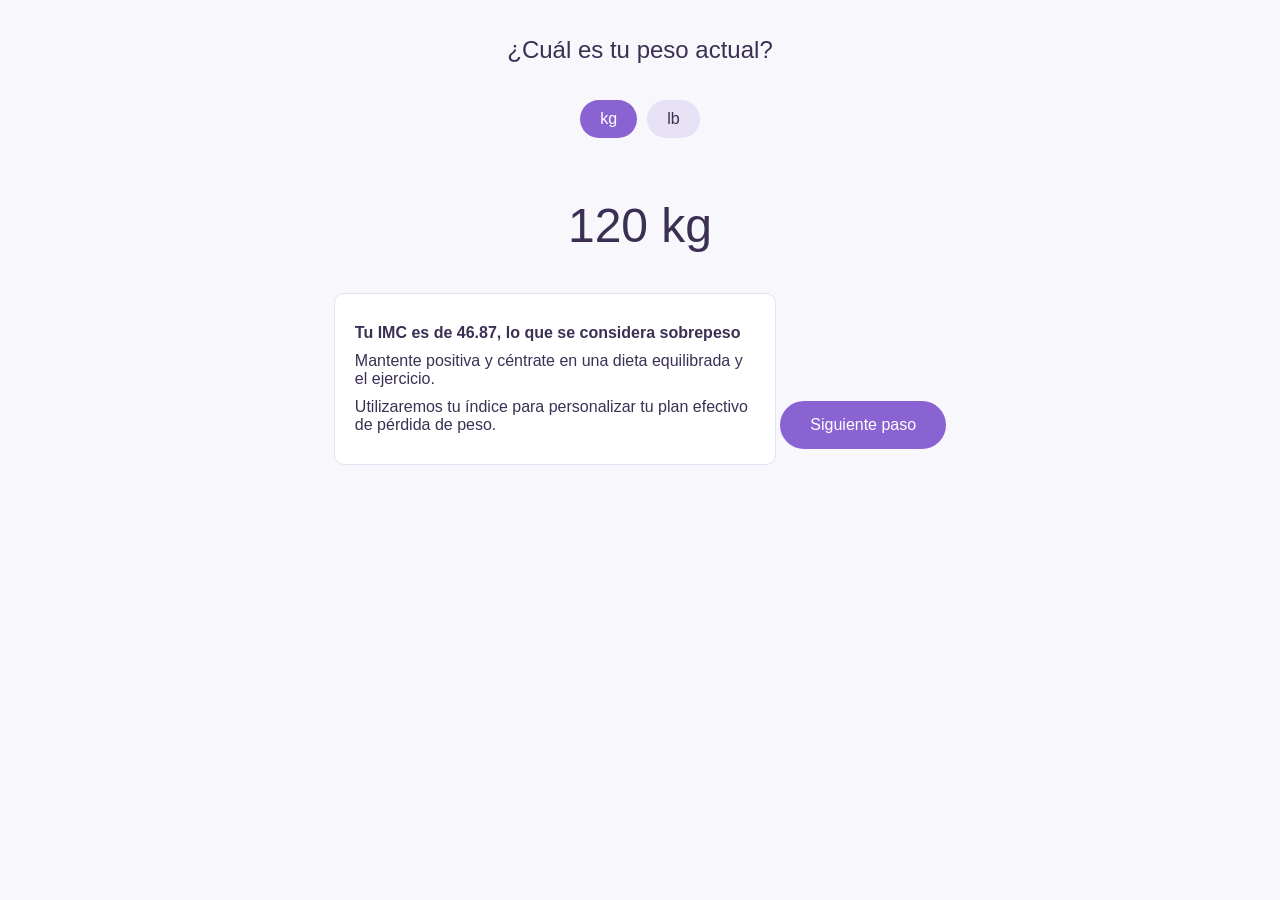
==== imc.html @ 403907aa "Create imc.html" ====
<!DOCTYPE html>
<html lang="es">
<head>
    <meta charset="UTF-8">
    <meta name="viewport" content="width=device-width, initial-scale=1.0">
    <title>Calculadora de IMC</title>
    <style>
        body {
            font-family: Arial, sans-serif;
            background-color: #f8f7fc;
            color: #3b3054;
            text-align: center;
            margin: 0;
            padding: 20px;
        }

        h1 {
            font-weight: normal;
            font-size: 24px;
        }

        .weight-toggle {
            display: inline-flex;
            margin-top: 20px;
            margin-bottom: 40px;
        }

        .weight-toggle button {
            background-color: #e6e1f5;
            border: none;
            border-radius: 20px;
            padding: 10px 20px;
            font-size: 16px;
            margin: 0 5px;
            cursor: pointer;
            color: #3b3054;
        }

        .weight-toggle button.active {
            background-color: #8a63d2;
            color: white;
        }

        .weight-display {
            font-size: 48px;
            margin: 20px 0;
            color: #3b3054;
        }

        .imc-box {
            border: 1px solid #e6e1f5;
            border-radius: 10px;
            padding: 20px;
            margin: 20px 0;
            background-color: white;
            text-align: left;
            display: inline-block;
            width: 80%;
            max-width: 400px;
        }

        .imc-box p {
            margin: 10px 0;
        }

        .imc-box .title {
            font-weight: bold;
        }

        .btn-next {
            background-color: #8a63d2;
            border: none;
            border-radius: 30px;
            padding: 15px 30px;
            font-size: 16px;
            color: white;
            cursor: pointer;
            margin-top: 30px;
        }

        .btn-next:hover {
            background-color: #7149ac;
        }
    </style>
</head>
<body>

    <h1>¿Cuál es tu peso actual?</h1>

    <div class="weight-toggle">
        <button class="active" onclick="setUnit('kg')">kg</button>
        <button onclick="setUnit('lb')">lb</button>
    </div>

    <div class="weight-display" id="weight-display">120 kg</div>

    <div class="imc-box">
        <p class="title">Tu IMC es de 46.87, lo que se considera sobrepeso</p>
        <p>Mantente positiva y céntrate en una dieta equilibrada y el ejercicio.</p>
        <p>Utilizaremos tu índice para personalizar tu plan efectivo de pérdida de peso.</p>
    </div>

    <button class="btn-next">Siguiente paso</button>

    <script>
        let weight = 120;
        let unit = 'kg';

        function setUnit(newUnit) {
            unit = newUnit;
            updateDisplay();
        }

        function updateDisplay() {
            document.getElementById('weight-display').innerText = `${weight} ${unit}`;

            // Opcional: se pode adicionar aqui o cálculo do IMC conforme a unidade selecionada.
        }
    </script>

</body>
</html>
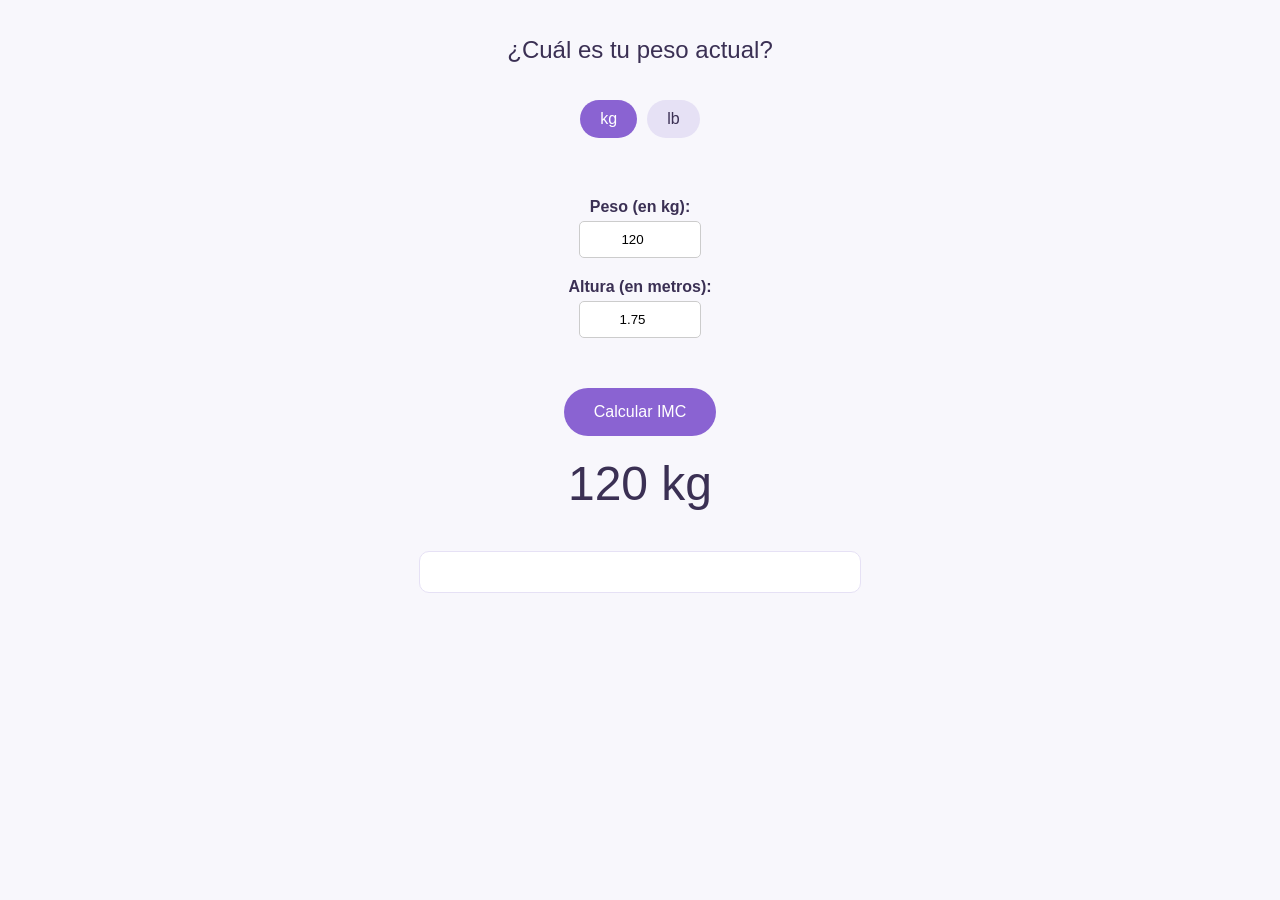
==== commit 3f84d956: "Update imc.html" ====
--- a/imc.html
+++ b/imc.html
@@ -39,6 +39,24 @@
         .weight-toggle button.active {
             background-color: #8a63d2;
             color: white;
+        }
+
+        .input-group {
+            margin: 20px 0;
+        }
+
+        .input-group label {
+            display: block;
+            margin-bottom: 5px;
+            font-weight: bold;
+        }
+
+        .input-group input {
+            width: 100px;
+            padding: 10px;
+            border: 1px solid #ccc;
+            border-radius: 5px;
+            text-align: center;
         }
 
         .weight-display {
@@ -92,31 +110,70 @@
         <button onclick="setUnit('lb')">lb</button>
     </div>
 
+    <div class="input-group">
+        <label for="weight">Peso (en <span id="weight-unit">kg</span>):</label>
+        <input type="number" id="weight" placeholder="120" value="120">
+    </div>
+
+    <div class="input-group">
+        <label for="height">Altura (en metros):</label>
+        <input type="number" id="height" placeholder="1.75" value="1.75" step="0.01">
+    </div>
+
+    <button class="btn-next" onclick="calculateIMC()">Calcular IMC</button>
+
     <div class="weight-display" id="weight-display">120 kg</div>
 
-    <div class="imc-box">
-        <p class="title">Tu IMC es de 46.87, lo que se considera sobrepeso</p>
-        <p>Mantente positiva y céntrate en una dieta equilibrada y el ejercicio.</p>
-        <p>Utilizaremos tu índice para personalizar tu plan efectivo de pérdida de peso.</p>
+    <div class="imc-box" id="imc-result">
+        <!-- O resultado do IMC será exibido aqui -->
     </div>
 
-    <button class="btn-next">Siguiente paso</button>
-
     <script>
-        let weight = 120;
         let unit = 'kg';
 
         function setUnit(newUnit) {
             unit = newUnit;
+            document.getElementById('weight-unit').innerText = newUnit;
             updateDisplay();
         }
 
+        function calculateIMC() {
+            const weight = parseFloat(document.getElementById("weight").value);
+            const height = parseFloat(document.getElementById("height").value);
+            let imc;
+
+            if (unit === 'lb') {
+                imc = (weight / 2.20462) / (height * height);
+            } else {
+                imc = weight / (height * height);
+            }
+
+            imc = imc.toFixed(2);
+            let resultText = `Tu IMC es de ${imc}, lo que se considera `;
+
+            if (imc < 18.5) {
+                resultText += "bajo peso.";
+            } else if (imc < 24.9) {
+                resultText += "normal.";
+            } else if (imc < 29.9) {
+                resultText += "sobrepeso.";
+            } else {
+                resultText += "obesidad.";
+            }
+
+            document.getElementById("imc-result").innerHTML = `
+                <p class="title">${resultText}</p>
+                <p>Mantente positiva y céntrate en una dieta equilibrada y el ejercicio.</p>
+                <p>Utilizaremos tu índice para personalizar tu plan efectivo de pérdida de peso.</p>
+            `;
+        }
+
         function updateDisplay() {
+            const weight = document.getElementById('weight').value;
             document.getElementById('weight-display').innerText = `${weight} ${unit}`;
-
-            // Opcional: se pode adicionar aqui o cálculo do IMC conforme a unidade selecionada.
         }
     </script>
 
 </body>
 </html>
+
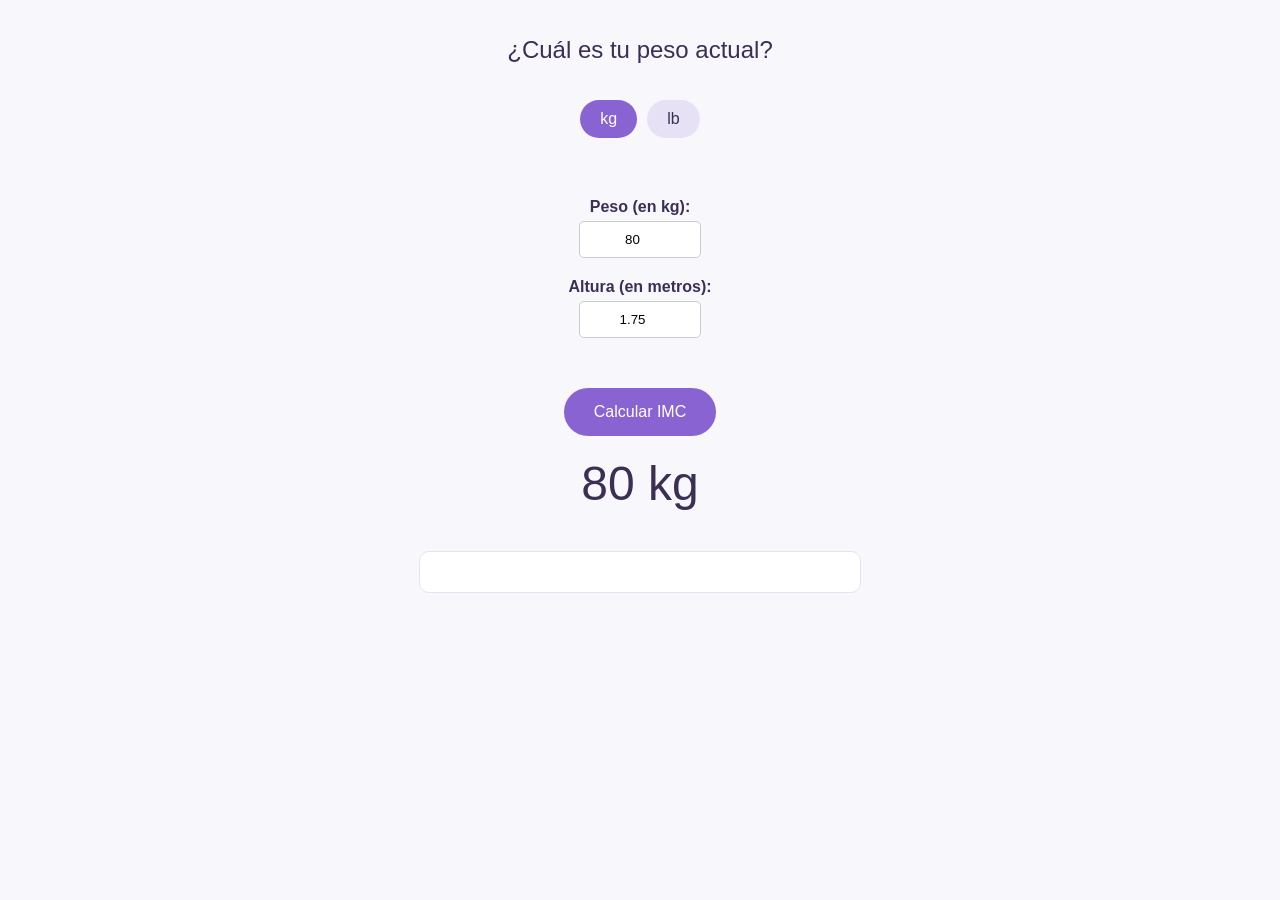
==== commit 4971302c: "Update imc.html" ====
--- a/imc.html
+++ b/imc.html
@@ -112,7 +112,7 @@
 
     <div class="input-group">
         <label for="weight">Peso (en <span id="weight-unit">kg</span>):</label>
-        <input type="number" id="weight" placeholder="120" value="120">
+        <input type="number" id="weight" placeholder="80" value="80">
     </div>
 
     <div class="input-group">
@@ -122,7 +122,7 @@
 
     <button class="btn-next" onclick="calculateIMC()">Calcular IMC</button>
 
-    <div class="weight-display" id="weight-display">120 kg</div>
+    <div class="weight-display" id="weight-display">80 kg</div>
 
     <div class="imc-box" id="imc-result">
         <!-- O resultado do IMC será exibido aqui -->
